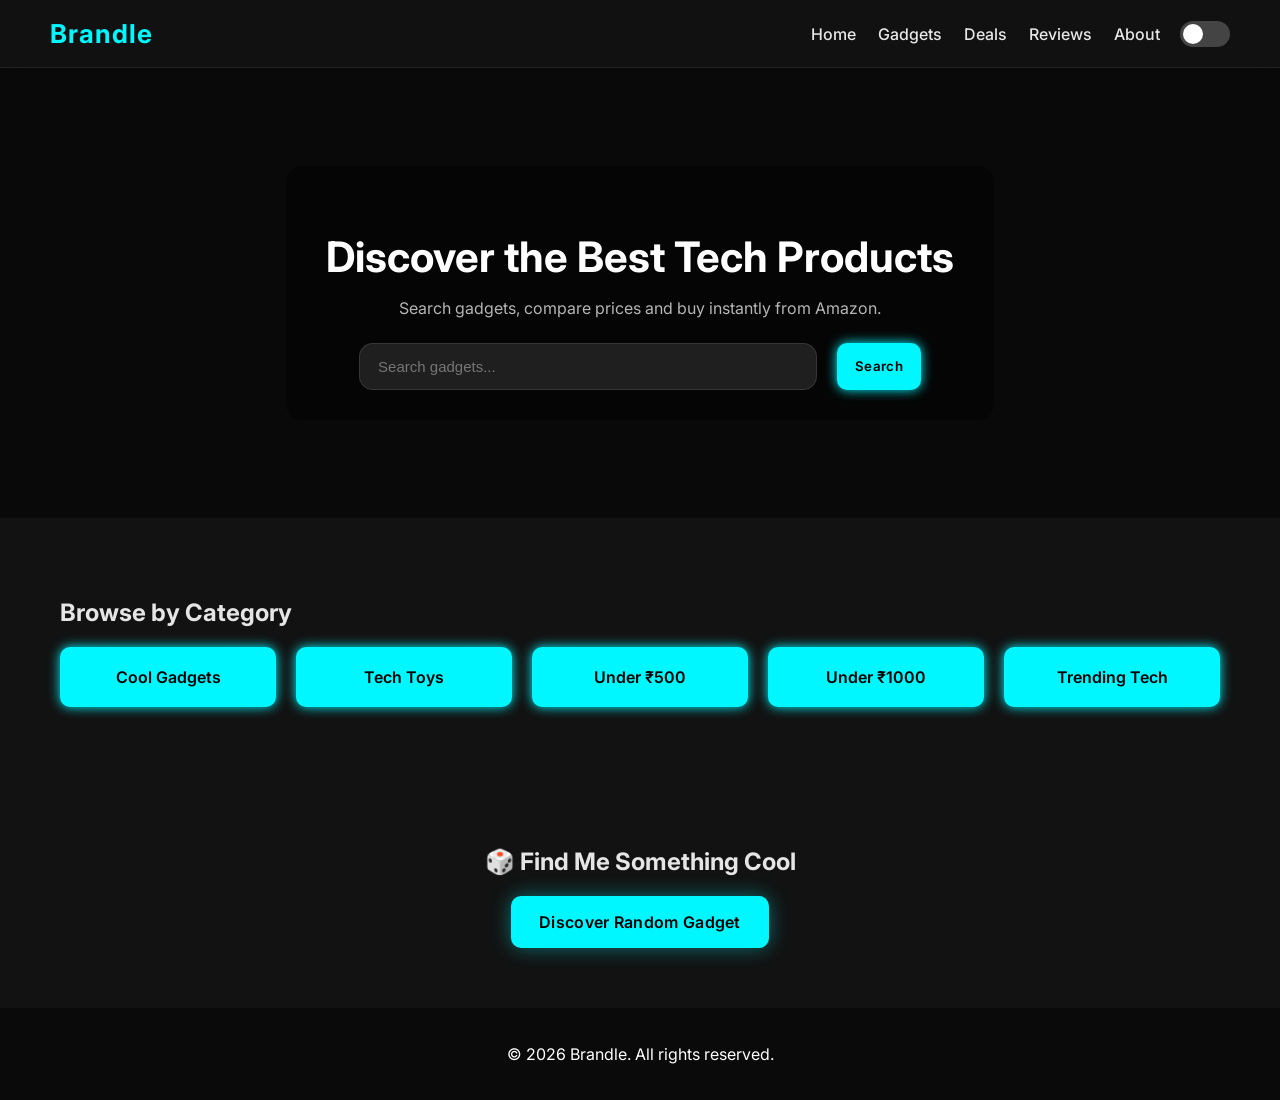
==== index.html @ db0944fe "Update index.html" ====
<!DOCTYPE html>
<html lang="en">

<head>

<meta charset="UTF-8">

<meta name="viewport" content="width=device-width, initial-scale=1.0">

<title>Brandle | Discover Rare Tech</title>

<link rel="stylesheet" href="styles.css">

<link href="https://fonts.googleapis.com/css2?family=Inter:wght@300;400;600;700&display=swap" rel="stylesheet">

</head>

<body>

<header>

<div class="logo">Brandle</div>

<nav>
<a href="#">Home</a>
<a href="#">Gadgets</a>
<a href="#">Deals</a>
<a href="#">Reviews</a>
<a href="#">About</a>

<div class="toggle-container">
<label class="switch">
<input type="checkbox" id="modeToggle">
<span class="slider"></span>
</label>
</div>

</nav>

</header>


<section class="hero">

<div class="hero-content">

<h1>Discover the Best Tech Products</h1>

<p>Search gadgets, compare prices and buy instantly from Amazon.</p>

<div class="search-box">

<input id="searchInput" placeholder="Search gadgets...">

<button onclick="searchProduct()">Search</button>

</div>

</section>

<section class="categories">

<h2>Browse by Category</h2>

<div class="category-grid">

<div class="cat" onclick="openCategory('cool')">Cool Gadgets</div>

<div class="cat" onclick="openCategory('toys')">Tech Toys</div>

<div class="cat" onclick="openCategory('500')">Under ₹500</div>

<div class="cat" onclick="openCategory('1000')">Under ₹1000</div>

<div class="cat" onclick="openCategory('trending')">Trending Tech</div>

</section>

<section class="random-gadget">

<h2>🎲 Find Me Something Cool</h2>

<button onclick="randomGadget()" class="cool-btn">
Discover Random Gadget
</button>

</section>

<footer>

<p>© 2026 Brandle. All rights reserved.</p>

</footer>

<script src="script.js"></script>

</body>

</html>
---- styles.css ----
body{
font-family:'Inter',sans-serif;
margin:0;
background:#121212;
color:#e5e5e5;
}


/* HEADER */

header{

position:sticky;
top:0;

background:rgba(18,18,18,0.6);

backdrop-filter:blur(12px);
-webkit-backdrop-filter:blur(12px);

border-bottom:1px solid rgba(255,255,255,0.08);

z-index:1000;

}

.logo{
font-size:24px;
font-weight:700;
}

nav{
display:flex;
align-items:center;
}

nav a{
margin-left:20px;
color:white;
text-decoration:none;
font-weight:500;
}


/* HERO SECTION */
.hero{

position:relative;

height:450px;

overflow:hidden;

display:flex;

align-items:center;

justify-content:center;

text-align:center;

}

.hero img{

width:100%;

height:100%;

object-fit:cover;

position:absolute;

top:0;
left:0;

z-index:-1;

}

.hero-content{

position:relative;

z-index:2;

color:white;

background:rgba(0,0,0,0.45);

padding:30px 40px;

border-radius:16px;

}

/* NEON BUTTONS (DARK MODE DEFAULT) */

.search-box button{
padding:12px 20px;
background:#00f7ff;
color:black;
border:none;
border-radius:6px;
margin-left:10px;
cursor:pointer;
box-shadow:0 0 12px #00f7ff;
}


/* CATEGORY SECTION */

.categories{
padding:60px;
}

.category-grid{
display:grid;
grid-template-columns:repeat(5,1fr);
gap:20px;
margin-top:20px;
}

.cat{
background:#00f7ff;
color:black;
padding:20px;
text-align:center;
border-radius:10px;
font-weight:600;
box-shadow:0 0 12px #00f7ff;
}


/* REVIEWS */

.reviews{
padding:60px;
}

.review-grid{
display:grid;
grid-template-columns:repeat(3,1fr);
gap:20px;
margin-top:20px;
}

.card{
background:#1e1e1e;
border-radius:10px;
overflow:hidden;
box-shadow:0 4px 15px rgba(0,0,0,0.5);
}

.card img{
width:100%;
height:180px;
object-fit:cover;
}

.card h3{
padding:15px;
color:white;
}


/* FOOTER */

footer{
background:#0a0a0a;
color:white;
text-align:center;
padding:20px;
}


/* LIGHT MODE */

.light-mode{
background:#f5f7fb;
color:#222;
}

.light-mode header{
background:#111827;
}

.light-mode .cat{
background:linear-gradient(135deg,#2563eb,#4f46e5);
color:white;
box-shadow:none;
}

.light-mode .search-box button{
background:#2563eb;
color:white;
box-shadow:none;
}

.light-mode .card{
background:white;
color:black;
}


/* IPHONE STYLE SWITCH */

.switch{
position:relative;
display:inline-block;
width:50px;
height:26px;
margin-left:20px;
}

.switch input{
opacity:0;
width:0;
height:0;
}

.slider{
position:absolute;
cursor:pointer;
top:0;
left:0;
right:0;
bottom:0;
background:#444;
border-radius:34px;
transition:.4s;
}

.slider:before{
position:absolute;
content:"";
height:20px;
width:20px;
left:3px;
bottom:3px;
background:white;
border-radius:50%;
transition:.4s;
}

input:checked + .slider{
background:#2563eb;
}

input:checked + .slider:before{
transform:translateX(24px);
}

/* MOBILE RESPONSIVE */

@media (max-width: 768px){

header{
flex-direction:column;
padding:15px;
}

nav{
margin-top:10px;
flex-wrap:wrap;
justify-content:center;
}

nav a{
margin:8px;
}

.hero{
height:350px;
padding:20px;
text-align:center;
justify-content:center;
}

.hero h1{
font-size:28px;
}

.search-box{
display:flex;
flex-direction:column;
align-items:center;
}

.search-box input{
width:80%;
margin-bottom:10px;
}

.search-box button{
margin-left:0;
width:150px;
}

.category-grid{
grid-template-columns:repeat(2,1fr);
}

.review-grid{
grid-template-columns:1fr;
}

.categories{
padding:30px;
}

.reviews{
padding:30px;
}

}

.card img{

width:100%;
height:200px;
object-fit:cover;

}

.buyBtn{

background:#00f7ff;
border:none;
padding:10px;
margin:10px;
cursor:pointer;
border-radius:6px;
font-weight:600;

}

.buyBtn:hover{

background:#00d7dd;

}

/* PRODUCT LIST */

.review-grid{
display:flex;
flex-direction:column;
gap:25px;
}


/* CARD */

.product-card{

display:flex;
align-items:center;
gap:25px;

background:#1f1f1f;

padding:20px;

border-radius:12px;

box-shadow:0 6px 20px rgba(0,0,0,0.4);

}


/* IMAGE */

.product-image img{

width:200px;
height:150px;

object-fit:contain;

background:white;

padding:10px;

border-radius:8px;

}


/* TEXT */

.product-info h3{

font-size:20px;

margin-bottom:5px;

}


.price{

font-size:18px;

color:#00f7ff;

font-weight:600;

}


/* AMAZON BUTTON */

.amazon-btn{

background:linear-gradient(135deg,#ff9900,#ffb84d);

border:none;

padding:10px 18px;

border-radius:8px;

font-weight:600;

cursor:pointer;

color:black;

margin-top:10px;

}

/* FILTER STYLE */

#priceFilter{

padding:10px 14px;

border-radius:8px;

border:none;

background:#00f7ff;

color:black;

font-weight:600;

font-size:14px;

margin-left:10px;
  
cursor:pointer;}

/* PRODUCT GRID */

.review-grid{
display:flex;
flex-direction:column;
gap:30px;
padding-top:30px;
}


/* PRODUCT CARD */

.product-card{

display:flex;
align-items:center;
gap:30px;

background:#1c1c1c;

border-radius:16px;

padding:25px;

box-shadow:0 10px 25px rgba(0,0,0,0.5);

transition:all 0.25s ease;

}

.product-card:hover{

transform:translateY(-3px);

box-shadow:0 14px 35px rgba(0,0,0,0.7);

}


/* PRODUCT IMAGE */

.product-image img{

width:220px;

height:160px;

object-fit:contain;

background:white;

border-radius:10px;

padding:10px;

}


/* PRODUCT INFO */

.product-info{

display:flex;
flex-direction:column;
gap:12px;

}

.product-info h3{

font-size:20px;

font-weight:600;

line-height:1.4;

}


/* PRICE */

.price{

font-size:18px;

font-weight:600;

color:#00f7ff;

}

/* AMAZON BUTTON */

.amazon-btn{

background:linear-gradient(135deg,#ff9900,#ffc266);

border:none;

padding:12px 20px;

border-radius:10px;

font-weight:600;

font-size:14px;

cursor:pointer;

color:black;

width:170px;

transition:all 0.2s ease;

}

.amazon-btn:hover{

transform:scale(1.05);

box-shadow:0 6px 18px rgba(0,0,0,0.4);

}

/* SEARCH BAR */

.search-box{

display:flex;

justify-content:center;

gap:10px;

margin-top:25px;

}

.search-box input{

width:350px;

padding:12px 16px;

border-radius:10px;

border:none;

font-size:15px;

}

.search-box button{

padding:12px 18px;

border-radius:10px;

border:none;

background:#00f7ff;

font-weight:600;

cursor:pointer;

}

/* BUTTON FONT */

button{

font-family: 'Inter', sans-serif;

letter-spacing:0.3px;

}


/* BUY BUTTON */

.amazon-btn{

background:#ff9900;

color:black;

border:none;

padding:12px 22px;

border-radius:12px;

font-weight:600;

font-size:14px;

cursor:pointer;

transition:all 0.2s ease;

}

.amazon-btn:hover{

background:#ffb84d;

transform:translateY(-2px);

}


/* FILTER */

#priceFilter{

padding:12px 16px;

border-radius:10px;

border:none;

background:#00f7ff;

font-weight:600;

font-size:14px;

cursor:pointer;

margin-left:10px;

}


/* LOADING ANIMATION */

.loader{

border:6px solid #f3f3f3;

border-top:6px solid #00f7ff;

border-radius:50%;

width:50px;

height:50px;

animation:spin 1s linear infinite;

margin:50px auto;

}

@keyframes spin{

0%{transform:rotate(0deg)}

100%{transform:rotate(360deg)}

}
header{

background:rgba(20,20,20,0.6);

backdrop-filter:blur(10px);

border-bottom:1px solid rgba(255,255,255,0.1);

}

.search-box input{

background:#1f1f1f;

border:1px solid rgba(255,255,255,0.1);

padding:14px 18px;

border-radius:14px;

color:white;

width:420px;

}

.product-card{

transition:all 0.25s ease;

}

.product-card:hover{

transform:translateY(-4px);

box-shadow:0 15px 40px rgba(0,0,0,0.6);

}

/* HEADER */

header{

display:flex;
justify-content:space-between;
align-items:center;

padding:18px 50px;

background:rgba(18,18,18,0.75);

backdrop-filter:blur(12px);

border-bottom:1px solid rgba(255,255,255,0.08);

}

.logo{

font-size:26px;

font-weight:700;

letter-spacing:1px;

color:#00f7ff;

}

nav a{

margin-left:22px;

font-weight:500;

opacity:0.9;

}

nav a:hover{

color:#00f7ff;

}

.hero{

height:420px;

display:flex;
align-items:center;
justify-content:center;

text-align:center;

background:linear-gradient(180deg,#111,#000);

}

.hero h1{

font-size:42px;

margin-bottom:12px;

}

.hero p{

opacity:0.7;

margin-bottom:25px;

}

.rating{

font-size:14px;

color:#ffcc00;

font-weight:600;

margin-bottom:5px;

}

.hero{

height:450px;
position:relative;
overflow:hidden;

background-size:cover;
background-position:center;

display:flex;
align-items:center;
justify-content:center;

}

.hero h1{
font-size:42px;
z-index:2;
}



.hidden-gems{

padding:60px;

}

.gems-grid{

display:flex;

gap:20px;

margin-top:20px;

}

.gem{

background:#1e1e1e;

padding:20px;

border-radius:12px;

flex:1;

}


.random-gadget{

padding:60px;

text-align:center;

}

.cool-btn{

background:#00f7ff;

padding:14px 24px;

border:none;

border-radius:10px;

font-weight:600;

cursor:pointer;

}


/* MOBILE RESPONSIVE */

@media (max-width: 768px){

/* HEADER */

header{
flex-direction:column;
padding:15px;
text-align:center;
}

/* NAV */

nav{
margin-top:10px;
}

nav a{
margin:8px;
display:inline-block;
}

/* HERO */

.hero{
height:350px;
padding:20px;
}

.hero h1{
font-size:26px;
}

/* SEARCH */

.search-box{
flex-direction:column;
align-items:center;
}

.search-box input{
width:90%;
margin-bottom:10px;
}

.search-box button{
width:150px;
}

/* CATEGORY GRID */

.category-grid{
grid-template-columns:repeat(2,1fr);
}

/* PRODUCT CARDS */

.product-card{
flex-direction:column;
text-align:center;
}

.product-image img{
width:100%;
height:auto;
}

.product-info{
align-items:center;
}

/* GEMS SECTION */

.gems-grid{
flex-direction:column;
}

/* BUTTON */

.cool-btn{
width:80%;
}

}

.cool-btn{

font-size:16px;
padding:16px 28px;

box-shadow:0 0 20px rgba(0,247,255,0.4);

}
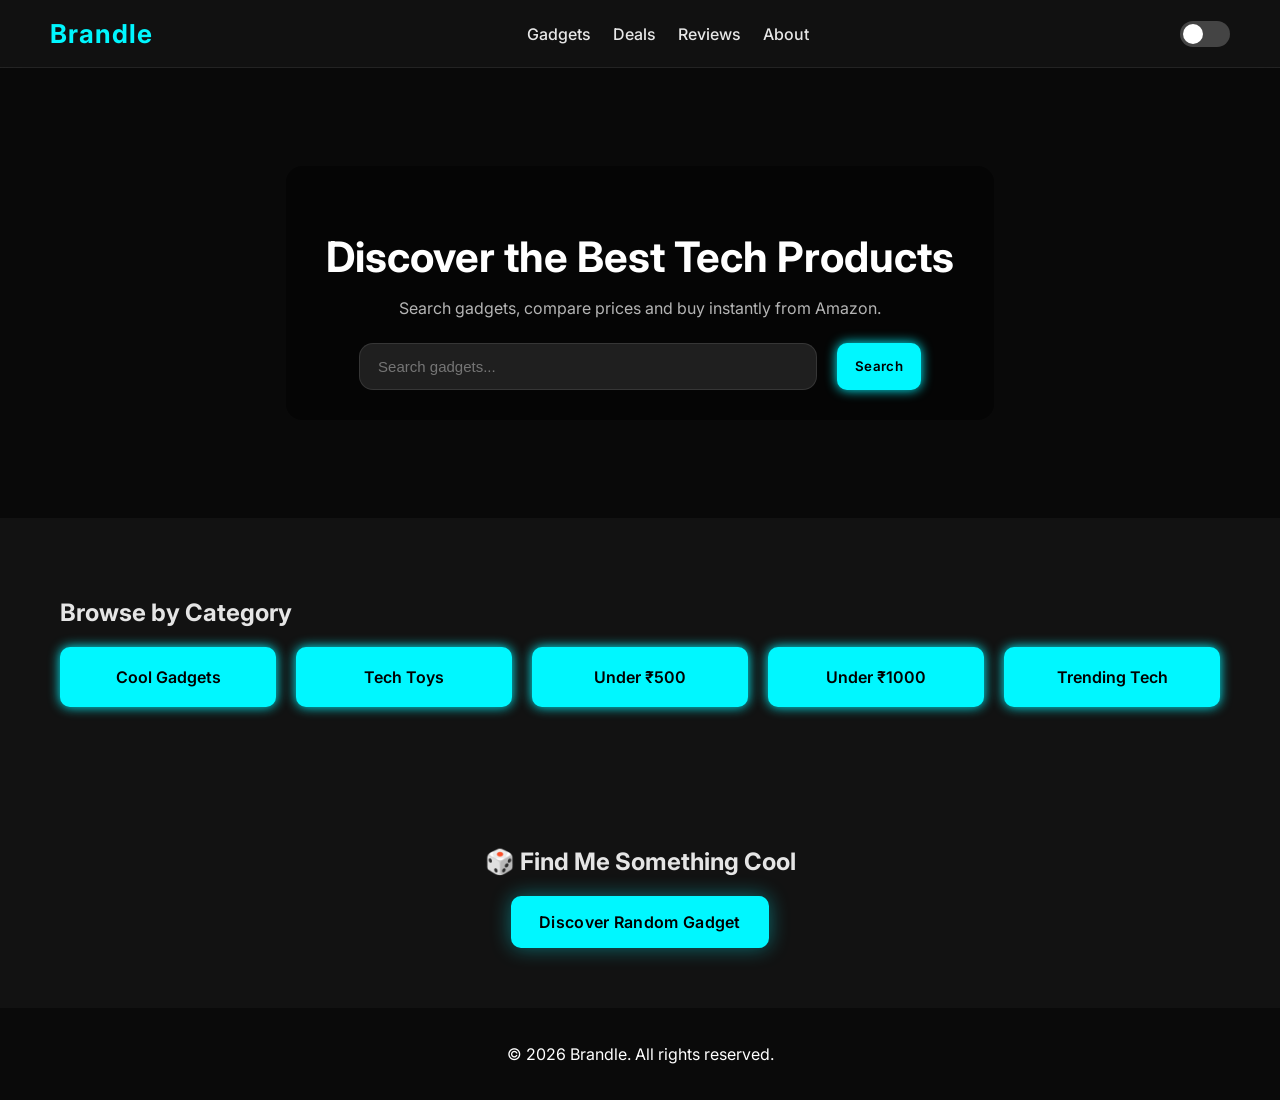
==== commit 15921aed: "Update index.html" ====
--- a/index.html
+++ b/index.html
@@ -22,12 +22,16 @@
 <div class="logo">Brandle</div>
 
 <nav>
-<a href="#">Home</a>
-<a href="#">Gadgets</a>
-<a href="#">Deals</a>
-<a href="#">Reviews</a>
-<a href="#">About</a>
 
+<a href="products.html">Gadgets</a>
+
+<a href="products.html?search=discount gadgets">Deals</a>
+
+<a href="products.html?search=top rated gadgets">Reviews</a>
+
+<a href="about.html">About</a>
+
+</nav>
 <div class="toggle-container">
 <label class="switch">
 <input type="checkbox" id="modeToggle">
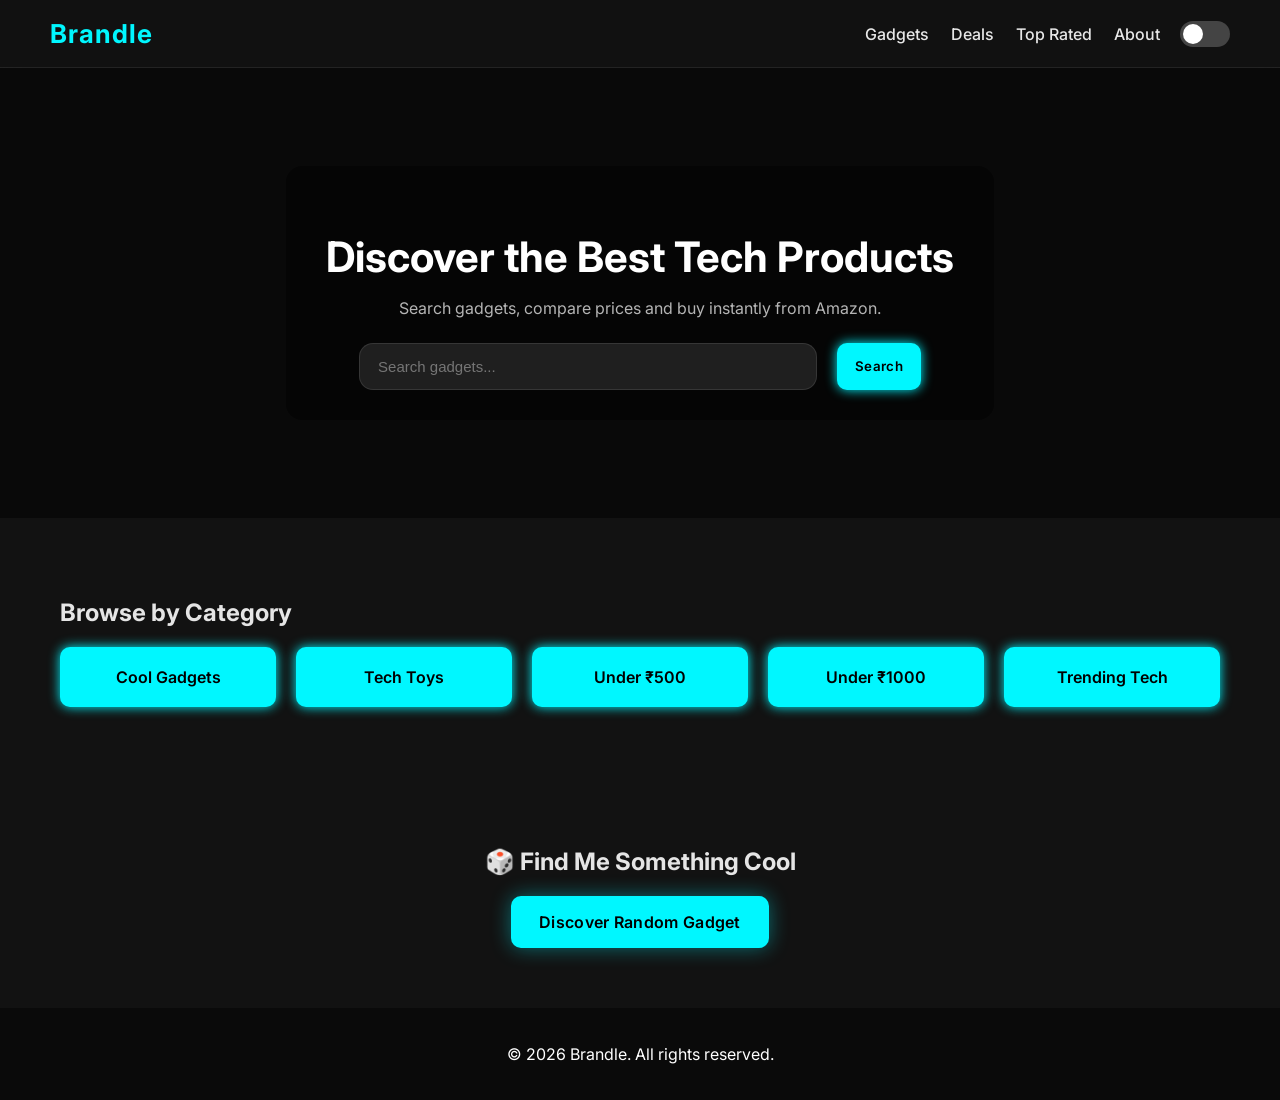
==== commit 718cbd0c: "Update index.html" ====
--- a/index.html
+++ b/index.html
@@ -19,7 +19,9 @@
 
 <header>
 
-<div class="logo">Brandle</div>
+<div class="logo" onclick="goHome()" style="cursor:pointer;">
+Brandle
+</div>
 
 <nav>
 
@@ -27,11 +29,10 @@
 
 <a href="products.html?search=discount gadgets">Deals</a>
 
-<a href="products.html?search=top rated gadgets">Reviews</a>
+<a href="products.html?search=top rated gadgets">Top Rated</a>
 
 <a href="about.html">About</a>
 
-</nav>
 <div class="toggle-container">
 <label class="switch">
 <input type="checkbox" id="modeToggle">
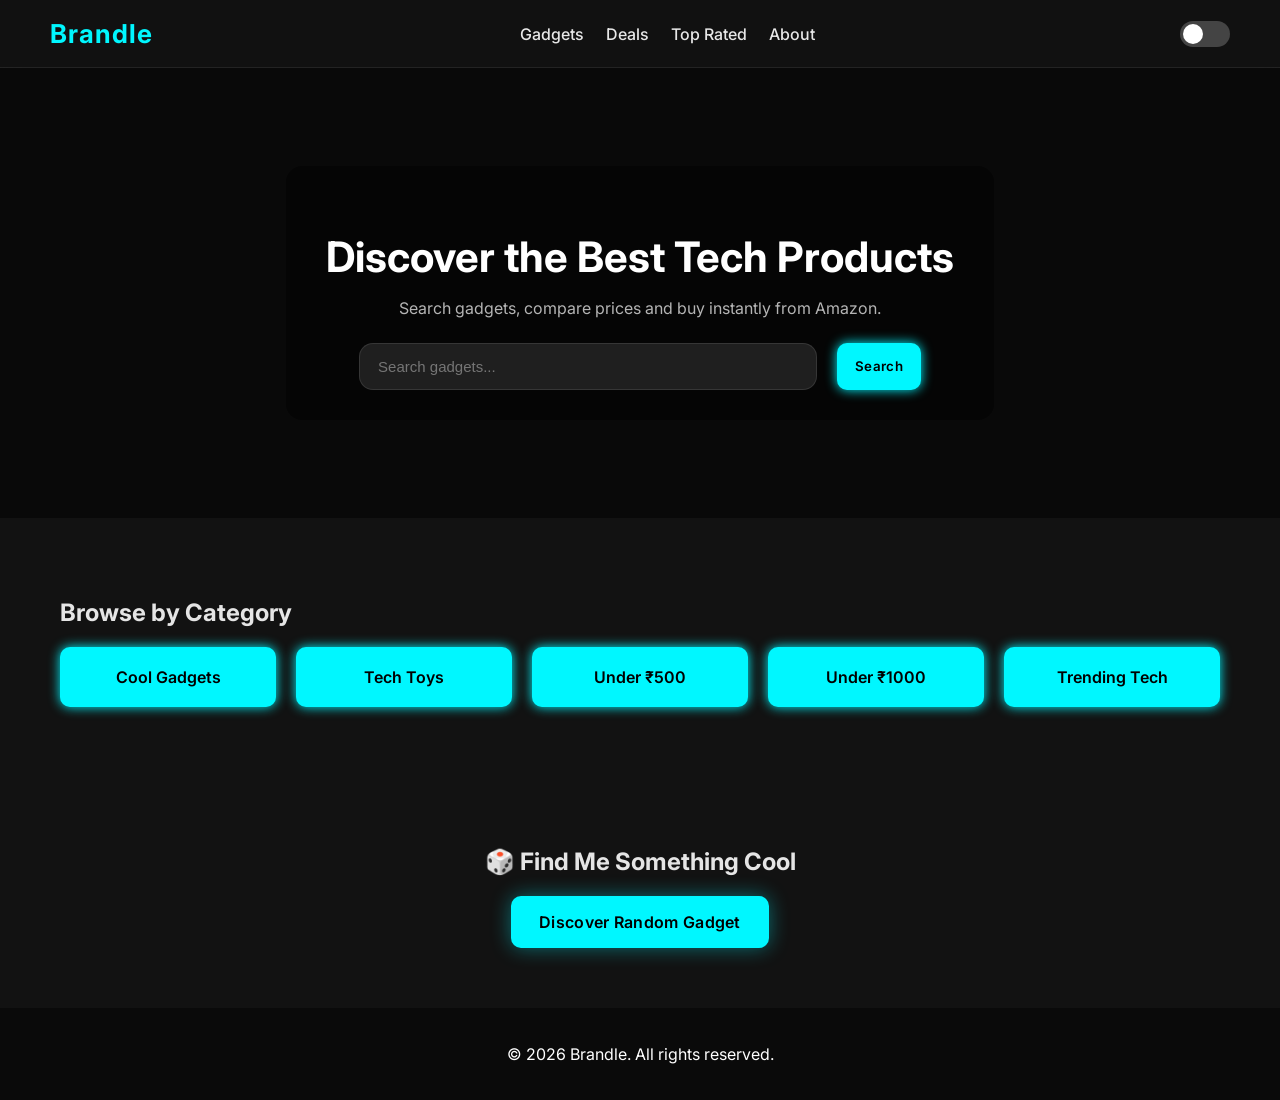
==== commit 2cb82c46: "Update index.html" ====
--- a/index.html
+++ b/index.html
@@ -33,6 +33,8 @@
 
 <a href="about.html">About</a>
 
+</nav>
+
 <div class="toggle-container">
 <label class="switch">
 <input type="checkbox" id="modeToggle">
@@ -40,8 +42,7 @@
 </label>
 </div>
 
-</nav>
-
+  
 </header>
 
 
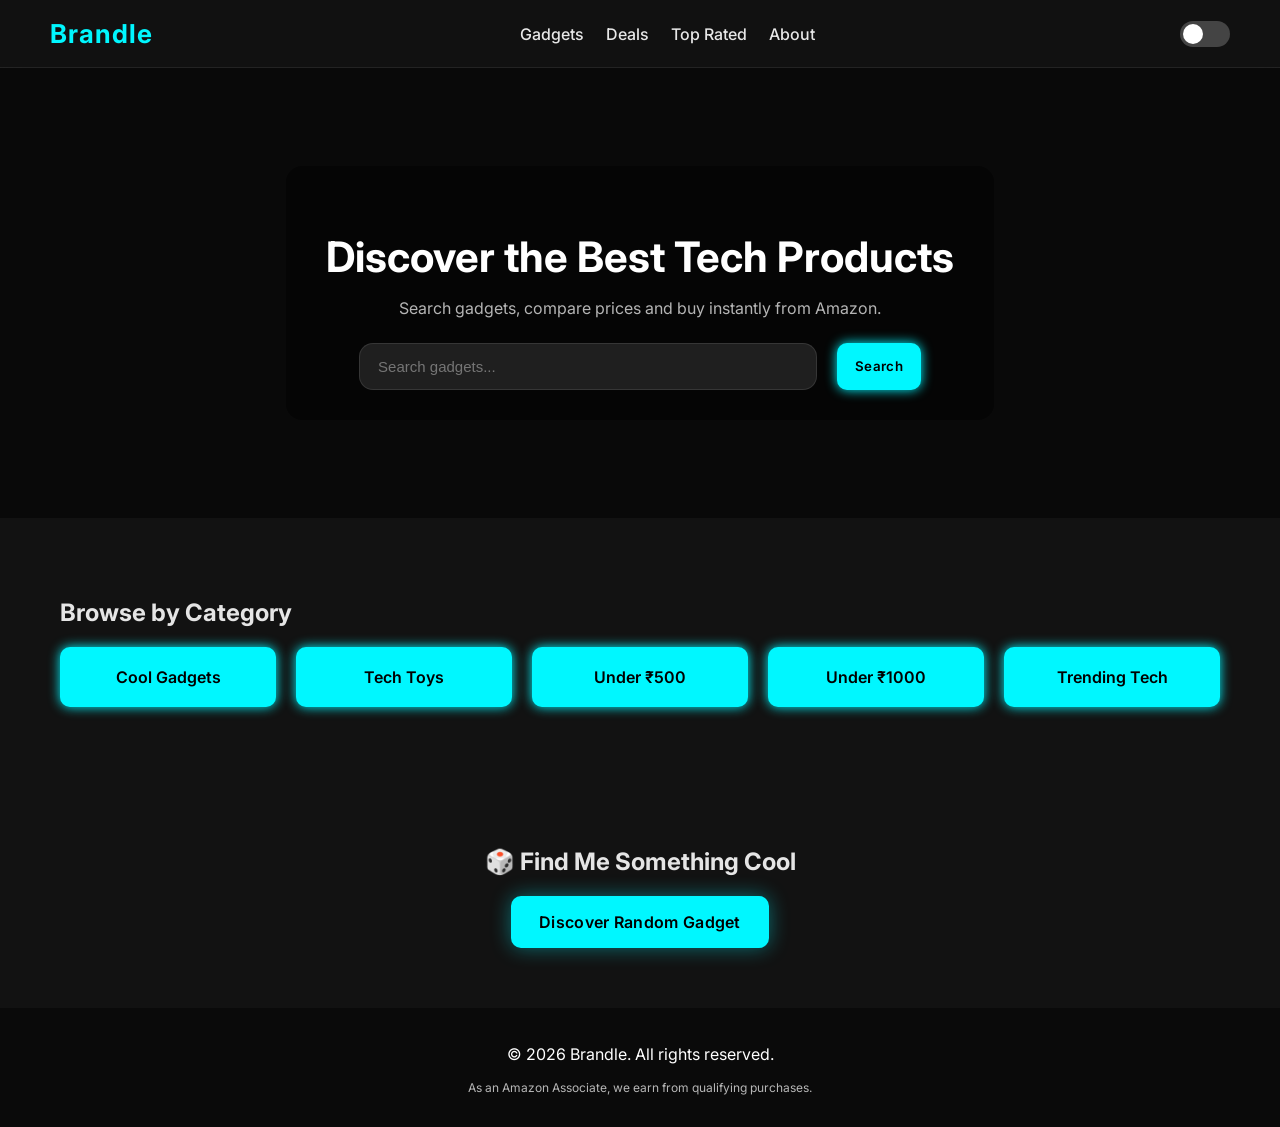
==== commit 3bbe804e: "Update index.html" ====
--- a/index.html
+++ b/index.html
@@ -95,7 +95,9 @@
 <footer>
 
 <p>© 2026 Brandle. All rights reserved.</p>
-
+<p style="font-size:12px; opacity:0.7;">
+As an Amazon Associate, we earn from qualifying purchases.
+</p>
 </footer>
 
 <script src="script.js"></script>
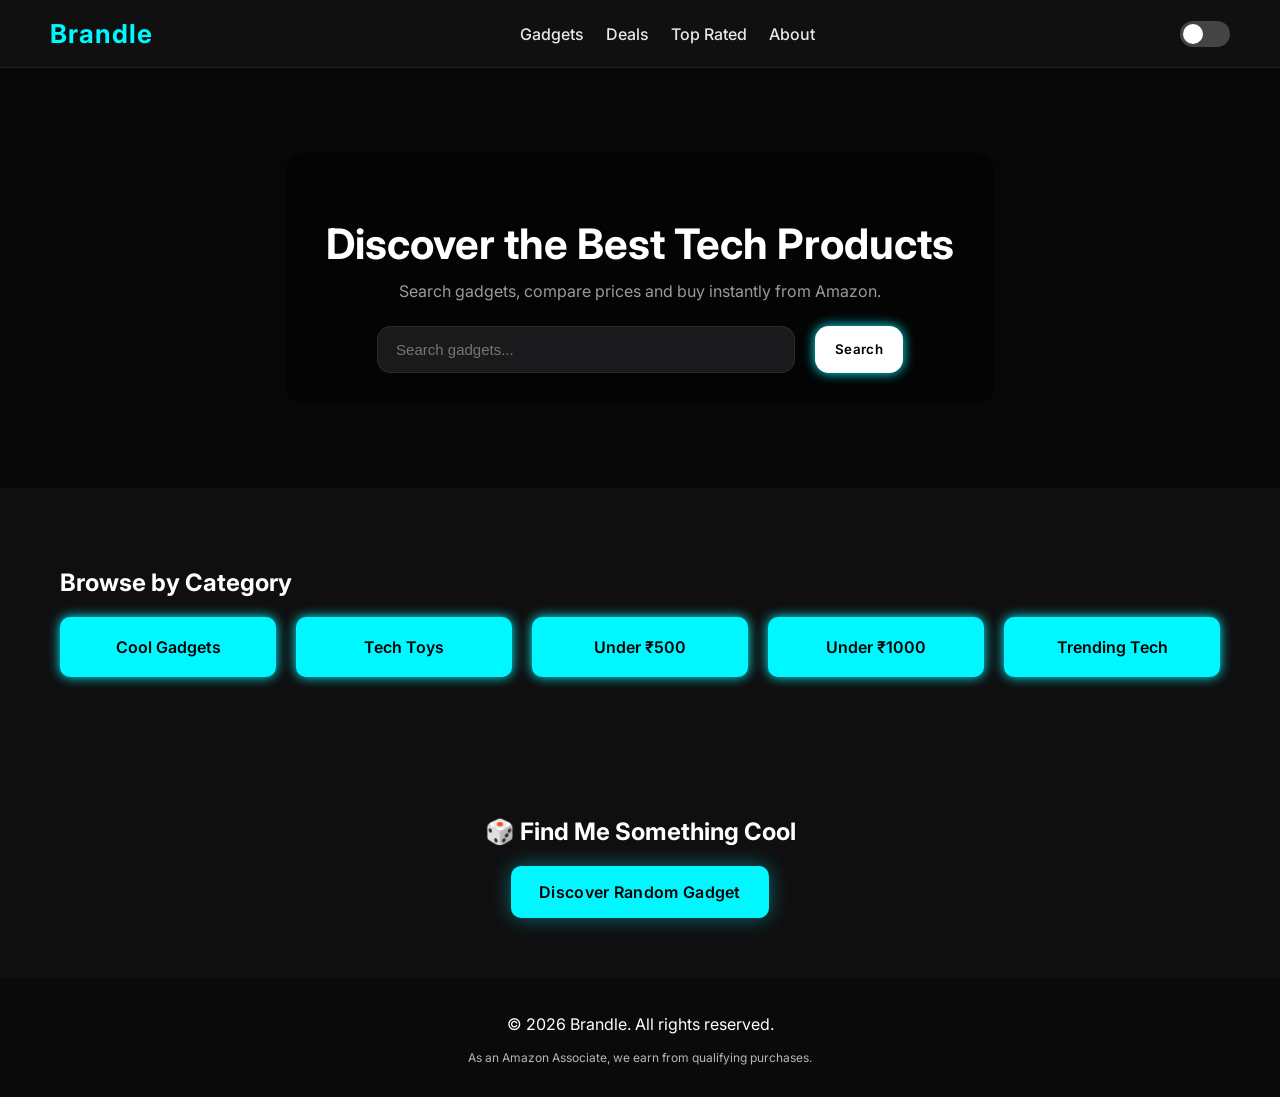
==== commit 75831498: "Update index.html" ====
--- a/index.html
+++ b/index.html
@@ -19,7 +19,7 @@
 
 <header>
 
-<div class="logo" onclick="goHome()" style="cursor:pointer;">
+<div class="logo" onclick="window.location.href='index.html'" style="cursor:pointer;">
 Brandle
 </div>
 
--- a/styles.css
+++ b/styles.css
@@ -1014,3 +1014,306 @@
 box-shadow:0 0 20px rgba(0,247,255,0.4);
 
 }
+
+
+/* CHECK PRICE BUTTON */
+
+.price-btn{
+
+background:linear-gradient(135deg,#00f7ff,#00c3ff);
+
+color:black;
+
+border:none;
+
+padding:12px 22px;
+
+border-radius:12px;
+
+font-weight:600;
+
+font-size:14px;
+
+cursor:pointer;
+
+transition:all 0.25s ease;
+
+width:180px;
+
+}
+
+.price-btn:hover{
+
+transform:translateY(-2px);
+
+box-shadow:0 8px 20px rgba(0,247,255,0.4);
+
+}
+
+
+/* CLEAN PRODUCT CARD */
+
+.product-card{
+
+display:flex;
+align-items:center;
+gap:25px;
+
+background:#181818;
+
+padding:20px;
+
+border-radius:16px;
+
+border:1px solid rgba(255,255,255,0.05);
+
+transition:all 0.25s ease;
+
+}
+
+.product-card:hover{
+
+transform:translateY(-3px);
+
+box-shadow:0 12px 30px rgba(0,0,0,0.6);
+
+}
+
+
+/* IMAGE CLEAN */
+
+.product-image img{
+
+width:180px;
+height:140px;
+
+object-fit:contain;
+
+background:white;
+
+border-radius:10px;
+
+padding:8px;
+
+}
+
+/* ===== GLOBAL FONT ===== */
+
+body{
+font-family: 'Inter', sans-serif;
+background:#0f0f10;
+color:white;
+}
+
+
+/* ===== HERO PREMIUM ===== */
+
+.hero{
+
+height:420px;
+
+display:flex;
+align-items:center;
+justify-content:center;
+
+text-align:center;
+
+background:linear-gradient(180deg,#0f0f10,#000);
+
+}
+
+.hero h1{
+
+font-size:42px;
+font-weight:700;
+
+}
+
+.hero p{
+
+opacity:0.6;
+margin-top:10px;
+
+}
+
+
+/* ===== SEARCH PREMIUM ===== */
+
+.search-box input{
+
+background:#1a1a1d;
+
+border:1px solid rgba(255,255,255,0.08);
+
+color:white;
+
+padding:14px 18px;
+
+border-radius:14px;
+
+width:380px;
+
+}
+
+.search-box button{
+
+background:#ffffff;
+
+color:black;
+
+border:none;
+
+padding:14px 20px;
+
+border-radius:14px;
+
+font-weight:600;
+
+cursor:pointer;
+
+}
+
+
+/* ===== BUTTON (NEW CLEAN STYLE) ===== */
+
+.price-btn{
+
+background:#ffffff;
+
+color:black;
+
+border:none;
+
+padding:12px 20px;
+
+border-radius:12px;
+
+font-weight:600;
+
+font-size:14px;
+
+cursor:pointer;
+
+transition:all 0.2s ease;
+
+}
+
+.price-btn:hover{
+
+background:#eaeaea;
+
+transform:translateY(-2px);
+
+}
+
+
+/* ===== FILTER (CLEAN & PREMIUM) ===== */
+
+#priceFilter, #ratingFilter{
+
+background:#1a1a1d;
+
+color:white;
+
+border:1px solid rgba(255,255,255,0.1);
+
+padding:10px 14px;
+
+border-radius:10px;
+
+font-size:14px;
+
+font-weight:500;
+
+margin-right:10px;
+
+cursor:pointer;
+
+}
+
+
+/* ===== PRODUCT CARD CLEAN ===== */
+
+.product-card{
+
+background:#161616;
+
+border-radius:16px;
+
+padding:20px;
+
+display:flex;
+
+gap:25px;
+
+border:1px solid rgba(255,255,255,0.05);
+
+}
+
+.product-image img{
+
+width:170px;
+height:130px;
+
+object-fit:contain;
+
+background:white;
+
+border-radius:10px;
+
+padding:8px;
+
+}
+
+.loader{
+
+border:6px solid #222;
+
+border-top:6px solid #fff;
+
+border-radius:50%;
+
+width:50px;
+height:50px;
+
+animation:spin 1s linear infinite;
+
+margin:60px auto;
+
+}
+
+@keyframes spin{
+
+0%{transform:rotate(0deg);}
+100%{transform:rotate(360deg);}
+
+}
+
+.price-btn{
+
+background:#ffffff;
+color:#000;
+
+border:none;
+
+padding:10px 18px;
+
+border-radius:8px;
+
+font-weight:500;
+
+cursor:pointer;
+
+}
+#priceFilter, #ratingFilter{
+
+background:#1c1c1c;
+color:white;
+
+border:1px solid #333;
+
+padding:8px 12px;
+
+border-radius:6px;
+
+}
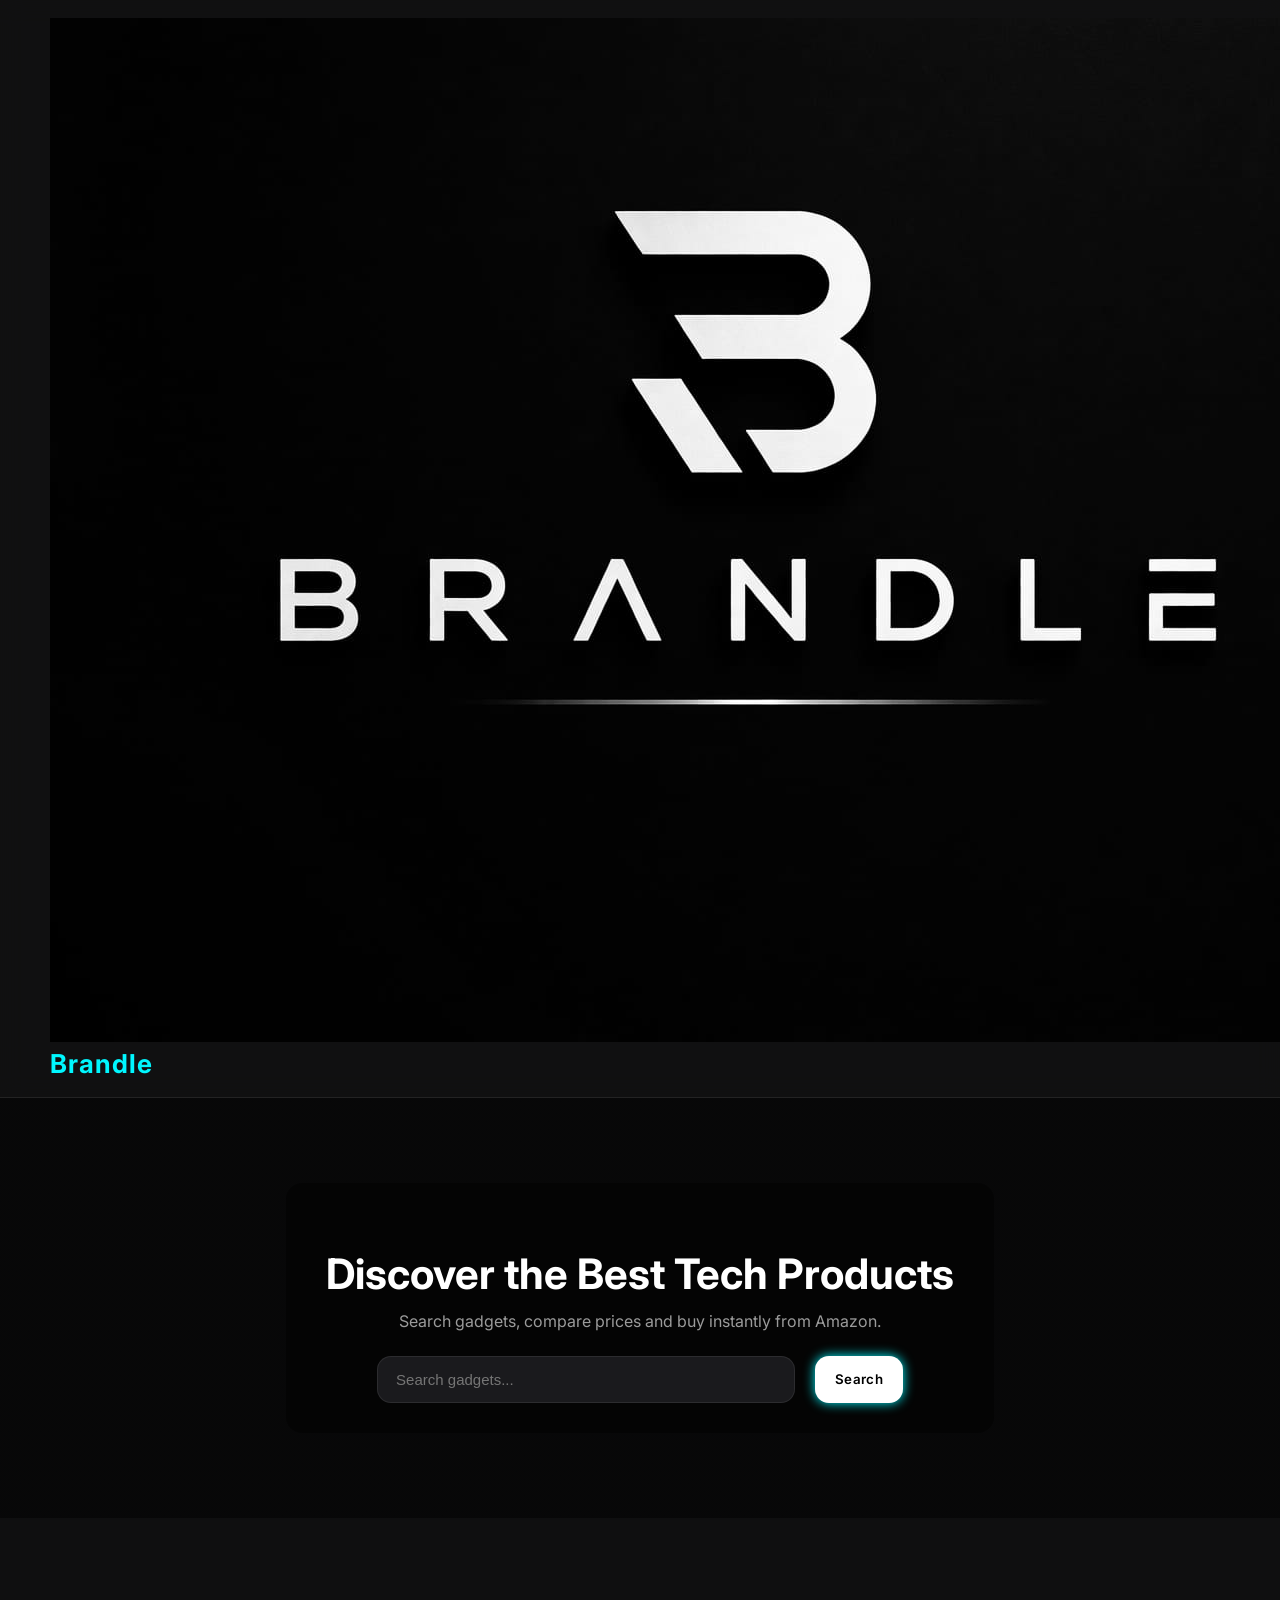
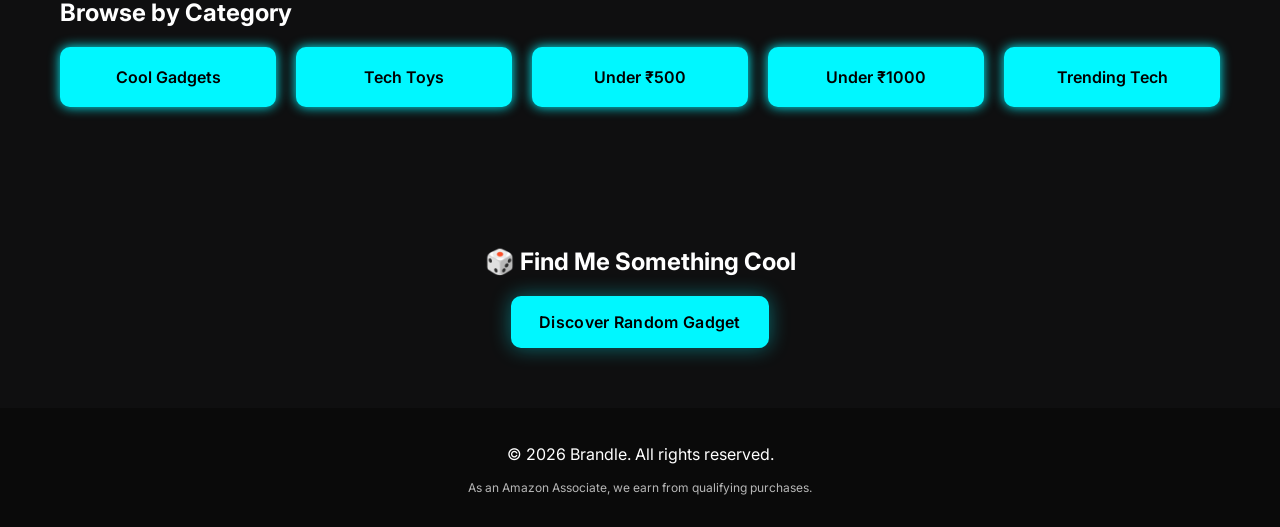
==== commit 8115a058: "Update index.html" ====
--- a/index.html
+++ b/index.html
@@ -19,10 +19,13 @@
 
 <header>
 
-<div class="logo" onclick="window.location.href='index.html'" style="cursor:pointer;">
-Brandle
+<div class="logo" onclick="window.location.href='index.html'">
+
+<img src="logo.png" class="logo-img">
+
+<span>Brandle</span>
+
 </div>
-
 <nav>
 
 <a href="products.html">Gadgets</a>
--- a/styles.css
+++ b/styles.css
@@ -1317,3 +1317,62 @@
 border-radius:6px;
 
 }
+
+/* LOADING SPINNER */
+
+.loader{
+
+border:5px solid #222;
+
+border-top:5px solid #fff;
+
+border-radius:50%;
+
+width:50px;
+height:50px;
+
+animation:spin 1s linear infinite;
+
+margin:60px auto;
+
+}
+
+@keyframes spin{
+
+0%{transform:rotate(0deg);}
+100%{transform:rotate(360deg);}
+
+}
+
+.hero{
+
+height:420px !important;
+
+background-size:cover !important;
+
+background-position:center !important;
+
+}
+
+.rating{
+
+color:#ffd700;
+font-size:14px;
+
+}
+
+.reviews{
+
+color:#aaa;
+font-size:12px;
+margin-left:5px;
+
+}
+
+.trust{
+
+font-size:12px;
+color:#4caf50;
+margin-top:4px;
+
+}
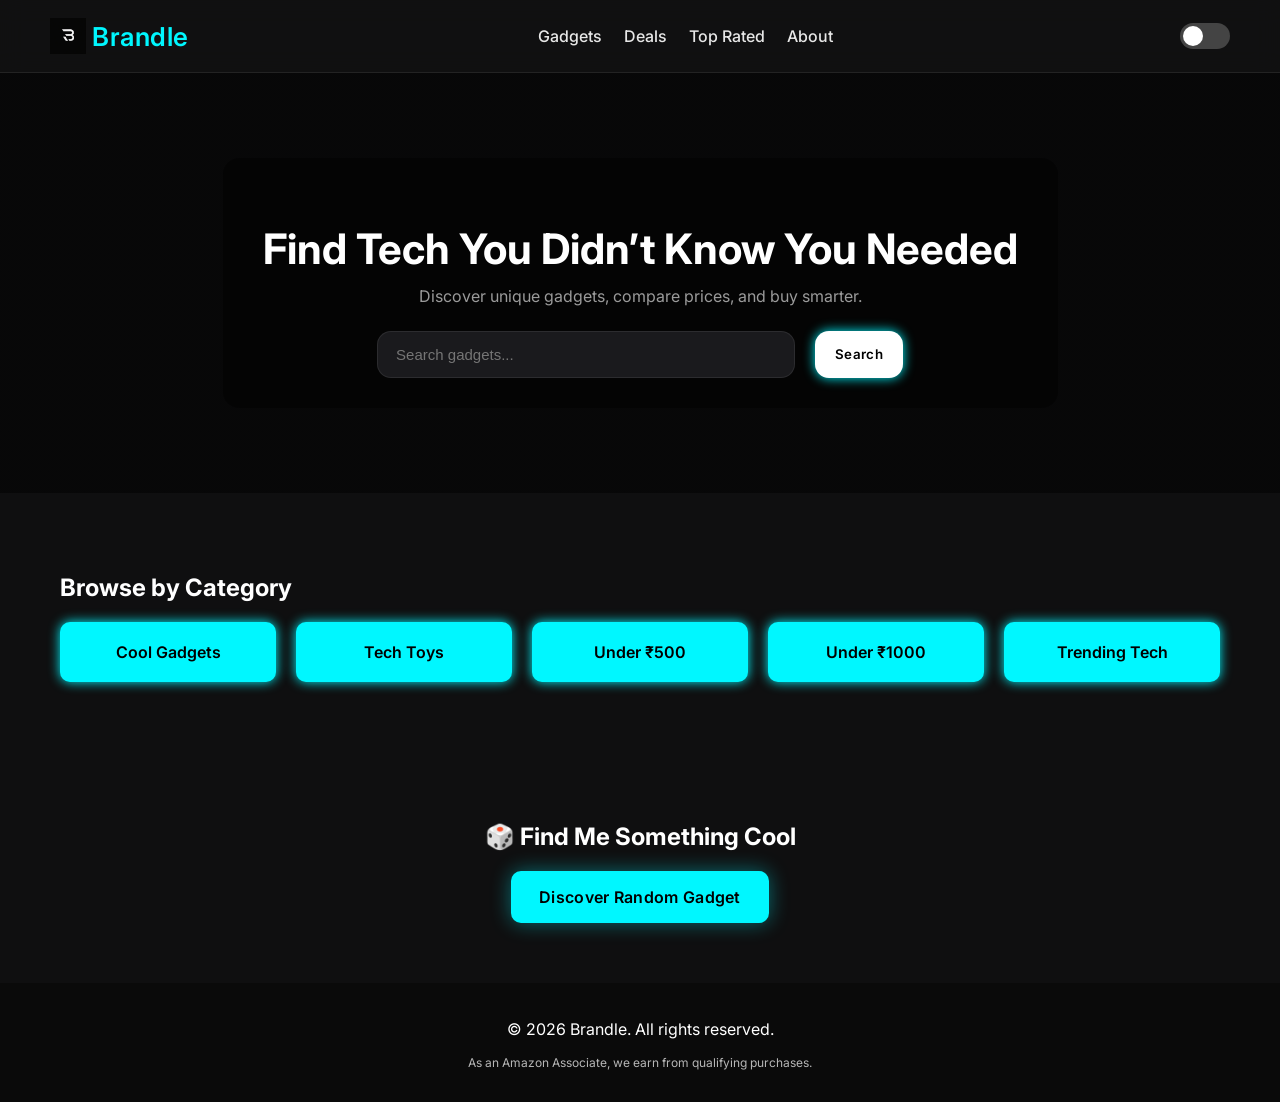
==== commit 82b7ea8f: "Update index.html" ====
--- a/index.html
+++ b/index.html
@@ -53,9 +53,9 @@
 
 <div class="hero-content">
 
-<h1>Discover the Best Tech Products</h1>
+<h1>Find Tech You Didn’t Know You Needed</h1>
 
-<p>Search gadgets, compare prices and buy instantly from Amazon.</p>
+<p>Discover unique gadgets, compare prices, and buy smarter.</p>
 
 <div class="search-box">
 
--- a/styles.css
+++ b/styles.css
@@ -1376,3 +1376,61 @@
 margin-top:4px;
 
 }
+
+/* NAVBAR LOGO */
+
+/* NAVBAR LOGO FINAL FIX */
+
+.logo{
+
+display:flex;
+align-items:center;
+
+gap:6px;
+
+font-weight:600;
+
+cursor:pointer;
+
+letter-spacing:0.5px;
+
+}
+
+/* BIGGER B ICON */
+
+.logo-img{
+
+width:36px;
+height:36px;
+
+object-fit:contain;
+
+}
+
+.price-btn{
+
+transition:all 0.2s ease;
+
+}
+
+.price-btn:hover{
+
+transform:translateY(-2px);
+
+background:#eaeaea;
+
+}
+
+.product-card{
+
+transition:all 0.2s ease;
+
+}
+
+.product-card:hover{
+
+transform:translateY(-3px);
+
+box-shadow:0 10px 25px rgba(0,0,0,0.5);
+
+}
